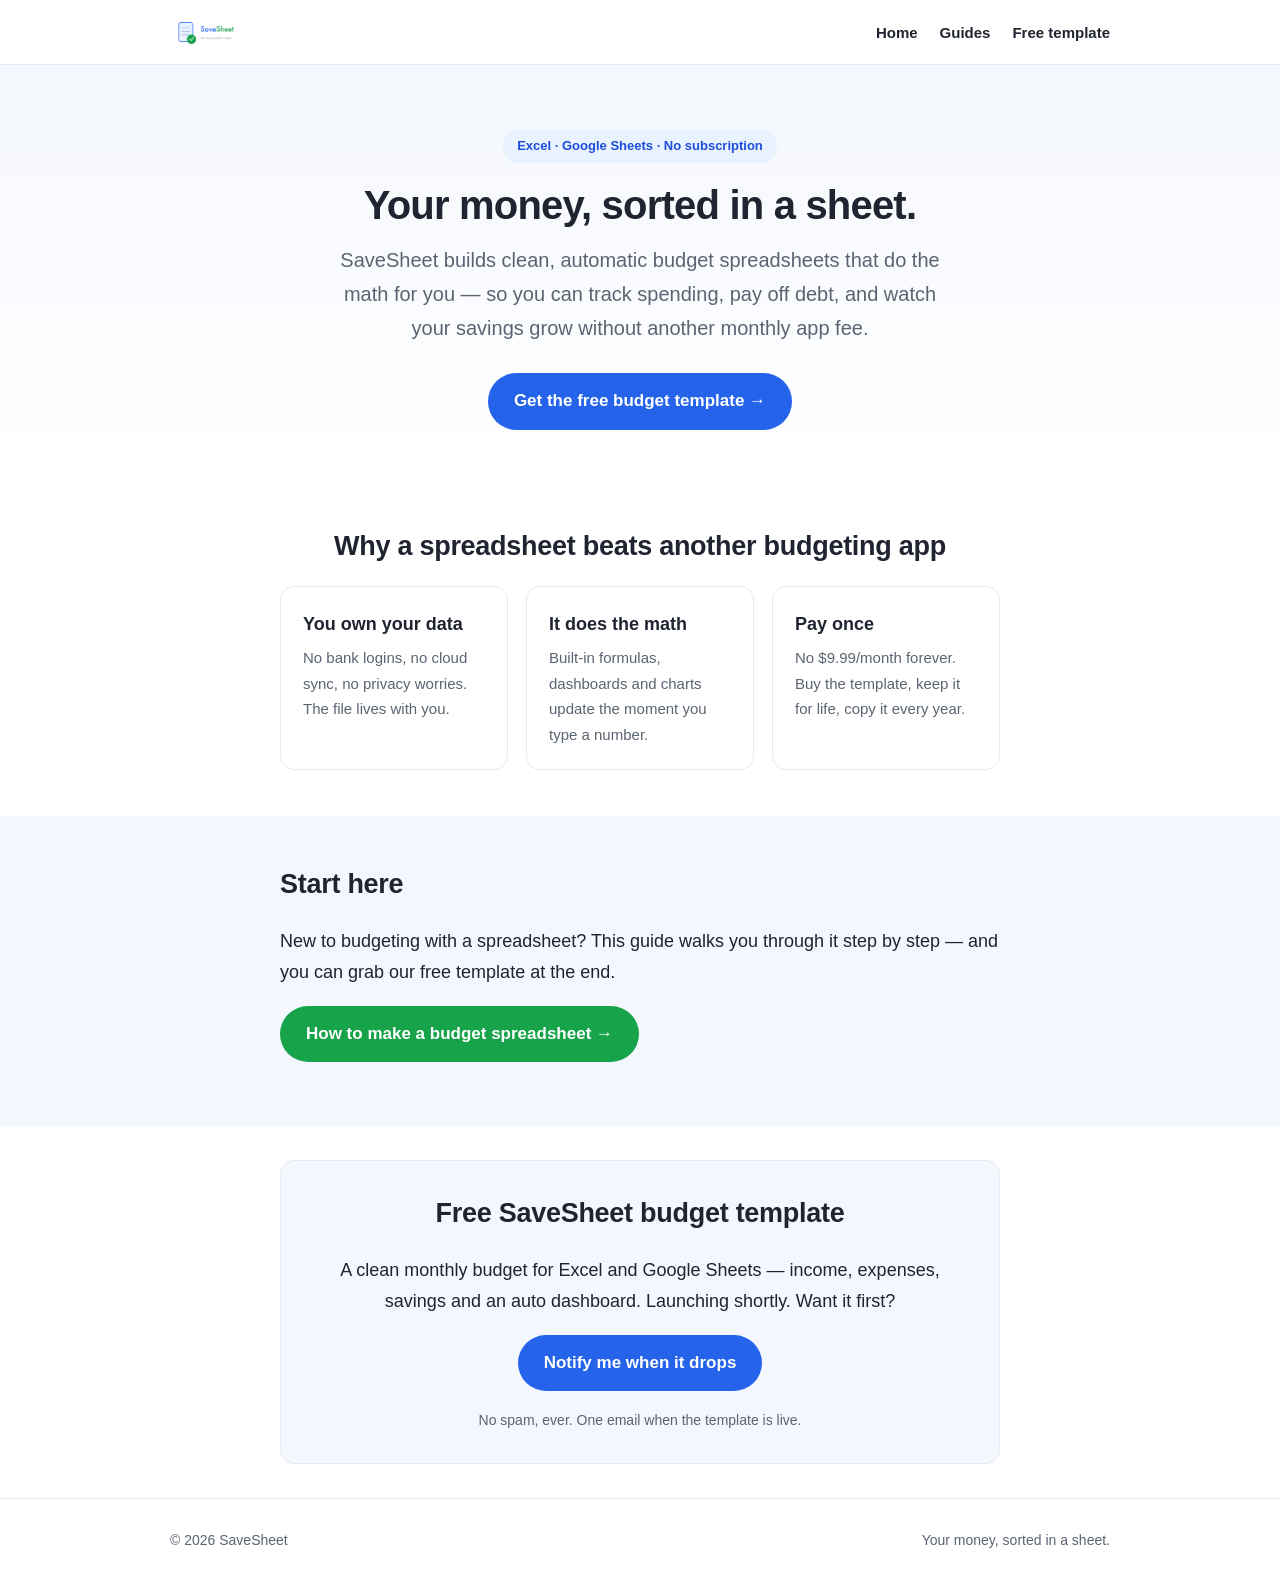
==== index.html @ 670e2591 "Launch SaveSheet site: homepage + first budgeting guide - SEO-ready static site (meta, Open Graph, J" ====
<!doctype html>
<html lang="en">
<head>
<meta charset="utf-8">
<meta name="viewport" content="width=device-width,initial-scale=1">
<title>SaveSheet — Simple Budget Spreadsheets for Excel & Google Sheets</title>
<meta name="description" content="SaveSheet makes clean, automatic budget spreadsheets for Excel and Google Sheets. Track spending, crush debt, and grow savings — no subscription, your data stays yours.">
<link rel="canonical" href="https://underwritely.github.io/SaveSheet.github.io/">
<meta property="og:type" content="website">
<meta property="og:title" content="SaveSheet — Simple Budget Spreadsheets that just work">
<meta property="og:description" content="Clean, automatic budget spreadsheets for Excel & Google Sheets. No subscription. Your money, sorted in a sheet.">
<meta property="og:url" content="https://underwritely.github.io/SaveSheet.github.io/">
<meta name="twitter:card" content="summary_large_image">
<link rel="stylesheet" href="assets/style.css">
<script type="application/ld+json">
{"@context":"https://schema.org","@type":"Organization","name":"SaveSheet",
"url":"https://underwritely.github.io/SaveSheet.github.io/",
"logo":"https://underwritely.github.io/SaveSheet.github.io/assets/savesheet-logo.png",
"description":"Clean, automatic budget spreadsheets for Excel and Google Sheets."}
</script>
</head>
<body>
<header class="site"><div class="wrap">
  <a href="index.html"><img src="assets/savesheet-logo.png" alt="SaveSheet"></a>
  <nav><a href="index.html">Home</a><a href="blog/how-to-make-a-budget-spreadsheet.html">Guides</a><a href="#get">Free template</a></nav>
</div></header>

<div class="hero"><div class="wrap">
  <span class="pill">Excel · Google Sheets · No subscription</span>
  <h1>Your money, sorted in a sheet.</h1>
  <p class="lead">SaveSheet builds clean, automatic budget spreadsheets that do the math for you — so you can track spending, pay off debt, and watch your savings grow without another monthly app fee.</p>
  <a class="btn" href="#get">Get the free budget template →</a>
</div></div>

<section><div class="wrap">
  <h2 class="center">Why a spreadsheet beats another budgeting app</h2>
  <div class="grid">
    <div class="card"><h3>You own your data</h3><p>No bank logins, no cloud sync, no privacy worries. The file lives with you.</p></div>
    <div class="card"><h3>It does the math</h3><p>Built-in formulas, dashboards and charts update the moment you type a number.</p></div>
    <div class="card"><h3>Pay once</h3><p>No $9.99/month forever. Buy the template, keep it for life, copy it every year.</p></div>
  </div>
</div></section>

<section style="background:var(--soft)"><div class="wrap">
  <h2>Start here</h2>
  <p>New to budgeting with a spreadsheet? This guide walks you through it step by step — and you can grab our free template at the end.</p>
  <p><a class="btn green" href="blog/how-to-make-a-budget-spreadsheet.html">How to make a budget spreadsheet →</a></p>
</div></section>

<div class="wrap"><div class="cta" id="get">
  <h2>Free SaveSheet budget template</h2>
  <p>A clean monthly budget for Excel and Google Sheets — income, expenses, savings and an auto dashboard. Launching shortly. Want it first?</p>
  <p><a class="btn" href="#get">Notify me when it drops</a></p>
  <p style="font-size:14px;color:var(--muted);margin-bottom:0">No spam, ever. One email when the template is live.</p>
</div></div>

<footer class="site"><div class="wrap">
  <span>© 2026 SaveSheet</span>
  <span>Your money, sorted in a sheet.</span>
</div></footer>
</body>
</html>
---- assets/style.css ----
:root{
  --blue:#2563EB; --blue-dark:#1D4ED8; --green:#16A34A; --ink:#1F2430;
  --muted:#5B6472; --line:#E6E9F0; --bg:#FFFFFF; --soft:#F4F7FD;
  --radius:14px; --wrap:760px;
}
*{box-sizing:border-box}
html{scroll-behavior:smooth}
body{
  margin:0;color:var(--ink);background:var(--bg);
  font-family:-apple-system,BlinkMacSystemFont,"Segoe UI","Helvetica Neue",Arial,sans-serif;
  line-height:1.7;font-size:18px;-webkit-font-smoothing:antialiased;
}
a{color:var(--blue);text-decoration:none}
a:hover{text-decoration:underline}
.wrap{max-width:var(--wrap);margin:0 auto;padding:0 20px}
header.site{border-bottom:1px solid var(--line);background:#fff;position:sticky;top:0;z-index:10}
header.site .wrap{display:flex;align-items:center;justify-content:space-between;height:64px;max-width:980px}
header.site img{height:30px;display:block}
nav a{color:var(--ink);font-weight:600;font-size:15px;margin-left:22px}
.hero{background:linear-gradient(180deg,var(--soft),#fff);padding:64px 0 48px;text-align:center}
.hero h1{font-size:40px;line-height:1.2;margin:0 0 14px;letter-spacing:-.02em}
.hero p.lead{font-size:20px;color:var(--muted);max-width:620px;margin:0 auto 28px}
.btn{display:inline-block;background:var(--blue);color:#fff;font-weight:700;
  padding:14px 26px;border-radius:999px;font-size:17px}
.btn:hover{background:var(--blue-dark);text-decoration:none}
.btn.green{background:var(--green)}
.pill{display:inline-block;background:#E9F2FF;color:var(--blue-dark);font-weight:700;
  font-size:13px;padding:6px 14px;border-radius:999px;margin-bottom:18px}
section{padding:46px 0}
h2{font-size:27px;letter-spacing:-.01em;margin:0 0 16px}
h3{font-size:20px;margin:28px 0 8px}
.grid{display:grid;grid-template-columns:repeat(3,1fr);gap:18px;margin-top:8px}
.card{border:1px solid var(--line);border-radius:var(--radius);padding:22px;background:#fff}
.card h3{margin:0 0 6px;font-size:18px}
.card p{margin:0;color:var(--muted);font-size:15px}
.center{text-align:center}
table{border-collapse:collapse;width:100%;margin:18px 0;font-size:16px}
th,td{border:1px solid var(--line);padding:10px 12px;text-align:left;vertical-align:top}
th{background:var(--soft)}
.cta{background:var(--soft);border:1px solid var(--line);border-radius:var(--radius);
  padding:30px;text-align:center;margin:34px 0}
.cta h2{margin-top:0}
article.post{padding:40px 0 10px}
article.post h1{font-size:34px;line-height:1.22;letter-spacing:-.02em;margin:0 0 10px}
.meta{color:var(--muted);font-size:15px;margin-bottom:26px}
article.post p,article.post li{font-size:18px}
article.post ul,article.post ol{padding-left:22px}
blockquote{border-left:4px solid var(--green);margin:20px 0;padding:6px 18px;color:var(--muted);background:var(--soft)}
footer.site{border-top:1px solid var(--line);color:var(--muted);font-size:14px;padding:30px 0;margin-top:30px}
footer.site .wrap{max-width:980px;display:flex;justify-content:space-between;flex-wrap:wrap;gap:10px}
@media(max-width:680px){
  .hero h1{font-size:31px}.grid{grid-template-columns:1fr}body{font-size:17px}
  nav a{margin-left:14px;font-size:14px}
}
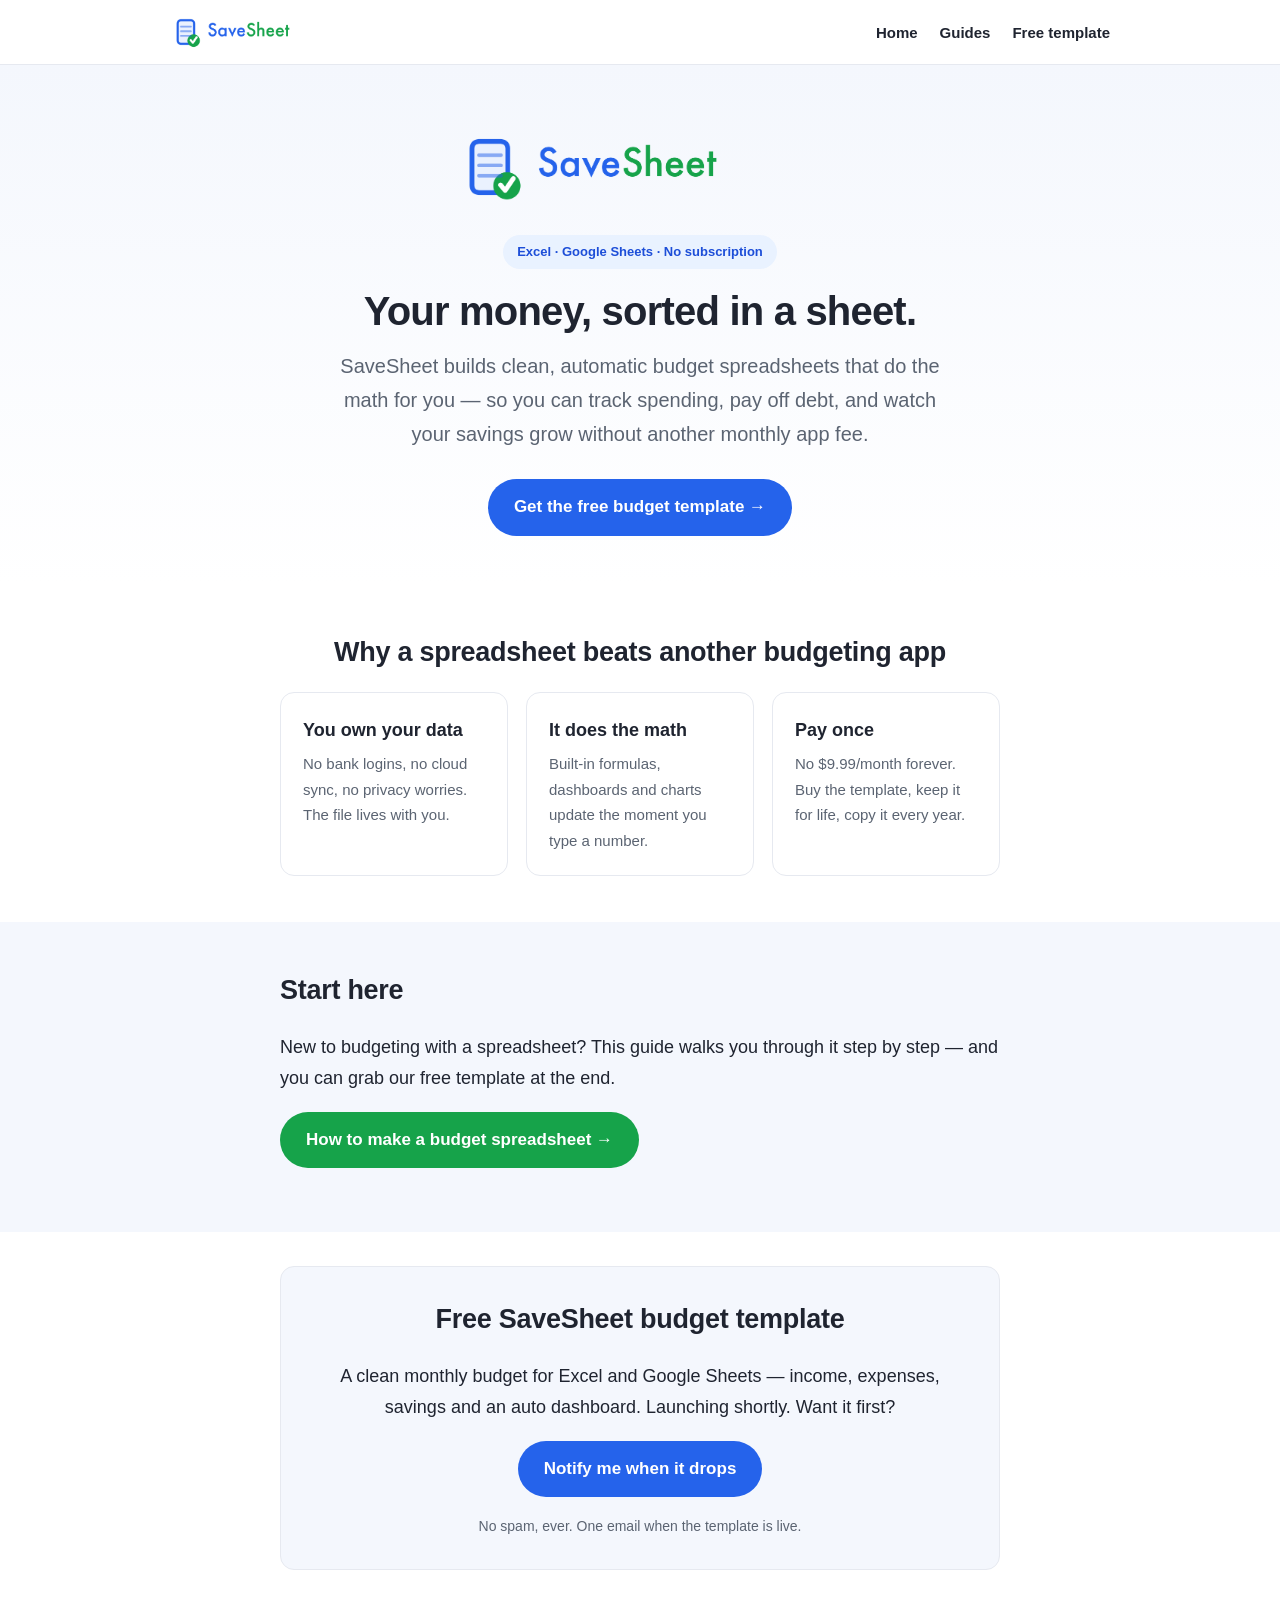
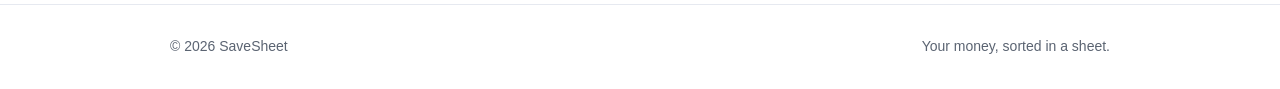
==== commit 9d3187f4: "Enlarge logo: transparent web logo, bigger header + hero lockup Co-Authored-By: Claude Opus 4.8 <nor" ====
--- a/index.html
+++ b/index.html
@@ -5,17 +5,17 @@
 <meta name="viewport" content="width=device-width,initial-scale=1">
 <title>SaveSheet — Simple Budget Spreadsheets for Excel & Google Sheets</title>
 <meta name="description" content="SaveSheet makes clean, automatic budget spreadsheets for Excel and Google Sheets. Track spending, crush debt, and grow savings — no subscription, your data stays yours.">
-<link rel="canonical" href="https://underwritely.github.io/SaveSheet.github.io/">
+<link rel="canonical" href="https://underwritely.github.io/SaveSheet/">
 <meta property="og:type" content="website">
 <meta property="og:title" content="SaveSheet — Simple Budget Spreadsheets that just work">
 <meta property="og:description" content="Clean, automatic budget spreadsheets for Excel & Google Sheets. No subscription. Your money, sorted in a sheet.">
-<meta property="og:url" content="https://underwritely.github.io/SaveSheet.github.io/">
+<meta property="og:url" content="https://underwritely.github.io/SaveSheet/">
 <meta name="twitter:card" content="summary_large_image">
 <link rel="stylesheet" href="assets/style.css">
 <script type="application/ld+json">
 {"@context":"https://schema.org","@type":"Organization","name":"SaveSheet",
-"url":"https://underwritely.github.io/SaveSheet.github.io/",
-"logo":"https://underwritely.github.io/SaveSheet.github.io/assets/savesheet-logo.png",
+"url":"https://underwritely.github.io/SaveSheet/",
+"logo":"https://underwritely.github.io/SaveSheet/assets/savesheet-logo.png",
 "description":"Clean, automatic budget spreadsheets for Excel and Google Sheets."}
 </script>
 </head>
@@ -26,6 +26,7 @@
 </div></header>
 
 <div class="hero"><div class="wrap">
+  <img src="assets/savesheet-logo.png" alt="SaveSheet" class="hero-logo">
   <span class="pill">Excel · Google Sheets · No subscription</span>
   <h1>Your money, sorted in a sheet.</h1>
   <p class="lead">SaveSheet builds clean, automatic budget spreadsheets that do the math for you — so you can track spending, pay off debt, and watch your savings grow without another monthly app fee.</p>
--- a/assets/style.css
+++ b/assets/style.css
@@ -15,9 +15,11 @@
 .wrap{max-width:var(--wrap);margin:0 auto;padding:0 20px}
 header.site{border-bottom:1px solid var(--line);background:#fff;position:sticky;top:0;z-index:10}
 header.site .wrap{display:flex;align-items:center;justify-content:space-between;height:64px;max-width:980px}
-header.site img{height:30px;display:block}
+header.site img{height:42px;display:block}
 nav a{color:var(--ink);font-weight:600;font-size:15px;margin-left:22px}
-.hero{background:linear-gradient(180deg,var(--soft),#fff);padding:64px 0 48px;text-align:center}
+.hero{background:linear-gradient(180deg,var(--soft),#fff);padding:56px 0 48px;text-align:center}
+.hero-logo{height:92px;width:auto;margin:0 auto 22px;display:block}
+@media(max-width:680px){.hero-logo{height:66px}}
 .hero h1{font-size:40px;line-height:1.2;margin:0 0 14px;letter-spacing:-.02em}
 .hero p.lead{font-size:20px;color:var(--muted);max-width:620px;margin:0 auto 28px}
 .btn{display:inline-block;background:var(--blue);color:#fff;font-weight:700;
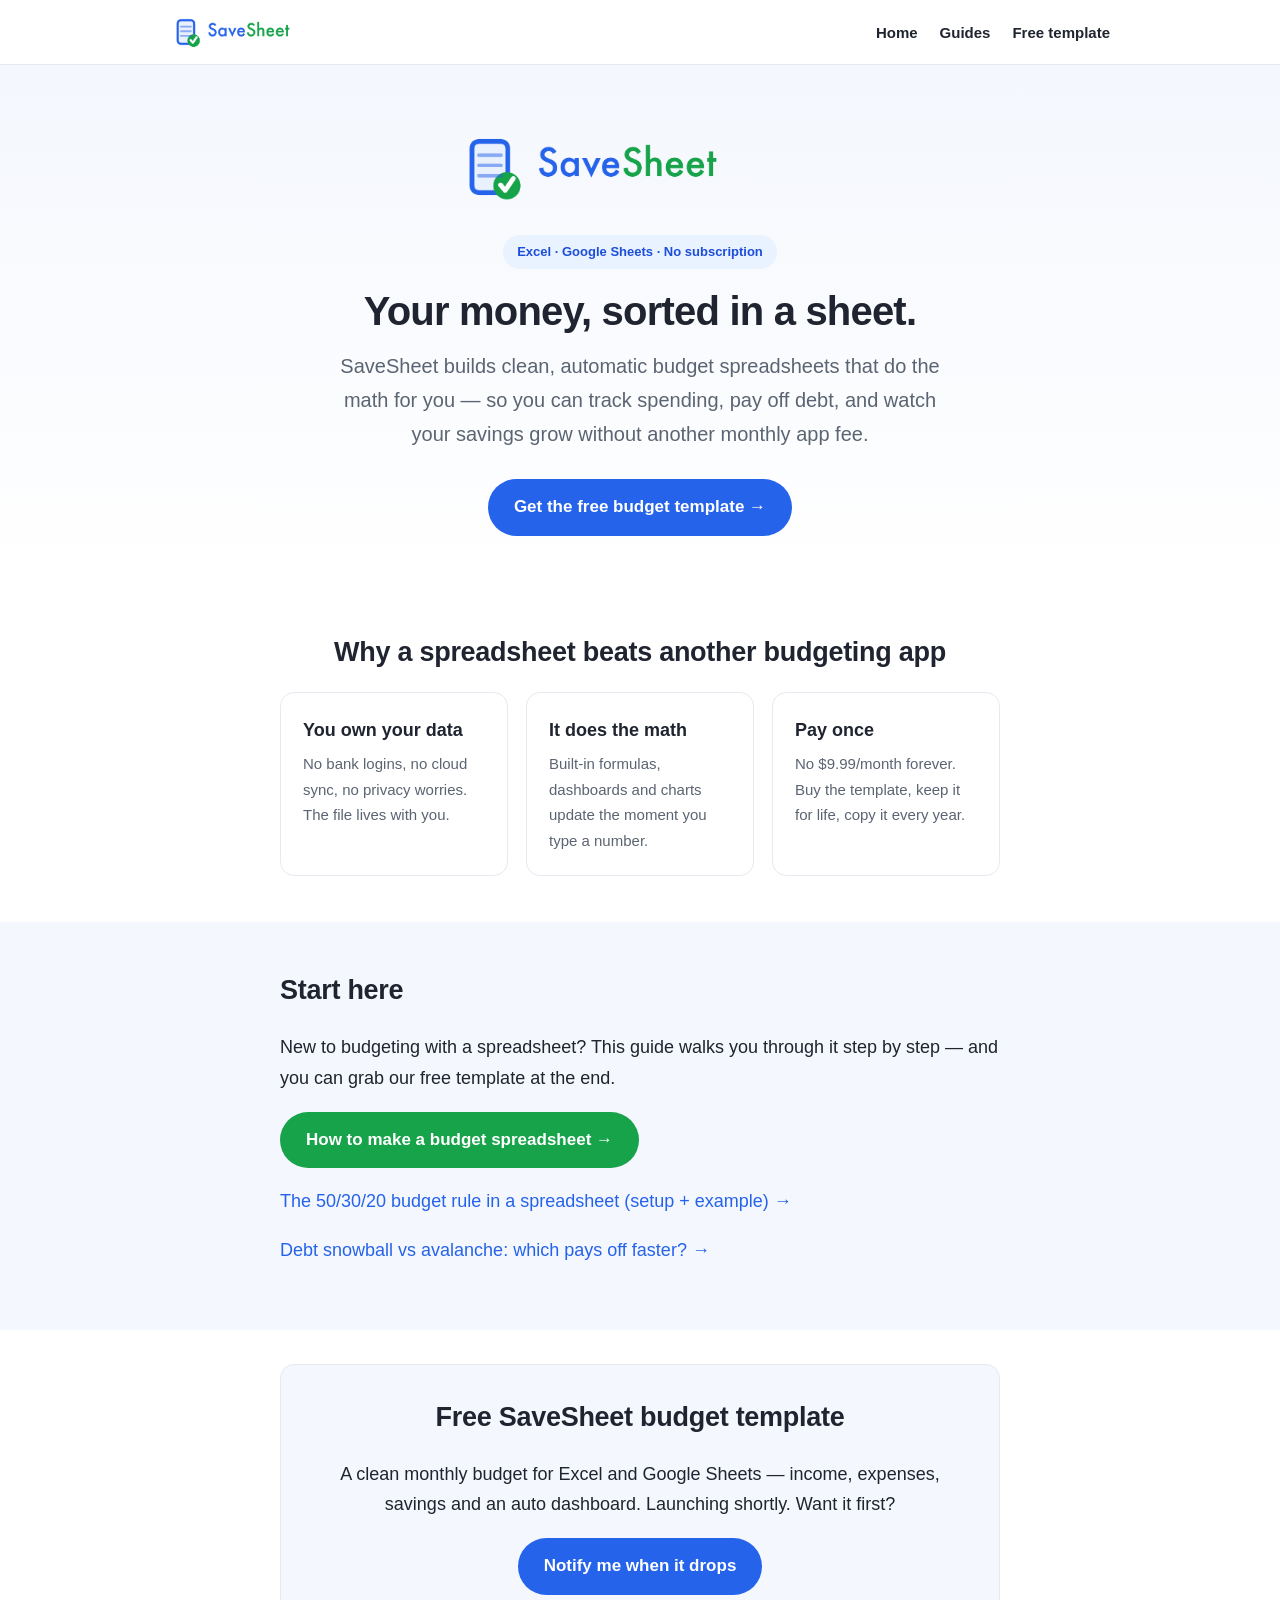
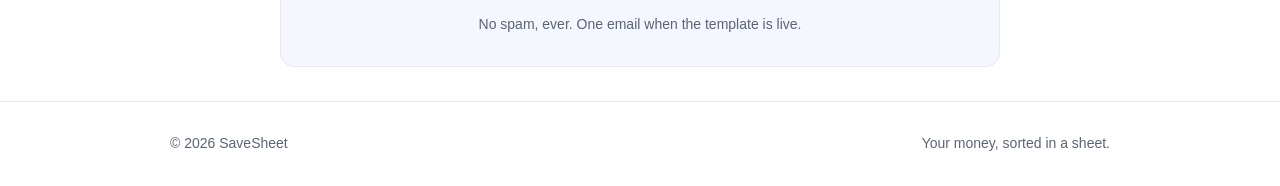
==== commit d44e64d5: "Add 2 SEO guides: 50/30/20 budget rule + debt snowball vs avalanche" ====
--- a/index.html
+++ b/index.html
@@ -46,6 +46,8 @@
   <h2>Start here</h2>
   <p>New to budgeting with a spreadsheet? This guide walks you through it step by step — and you can grab our free template at the end.</p>
   <p><a class="btn green" href="blog/how-to-make-a-budget-spreadsheet.html">How to make a budget spreadsheet →</a></p>
+  <p><a href="blog/50-30-20-budget-spreadsheet.html">The 50/30/20 budget rule in a spreadsheet (setup + example) →</a></p>
+  <p><a href="blog/debt-snowball-vs-avalanche-spreadsheet.html">Debt snowball vs avalanche: which pays off faster? →</a></p>
 </div></section>
 
 <div class="wrap"><div class="cta" id="get">
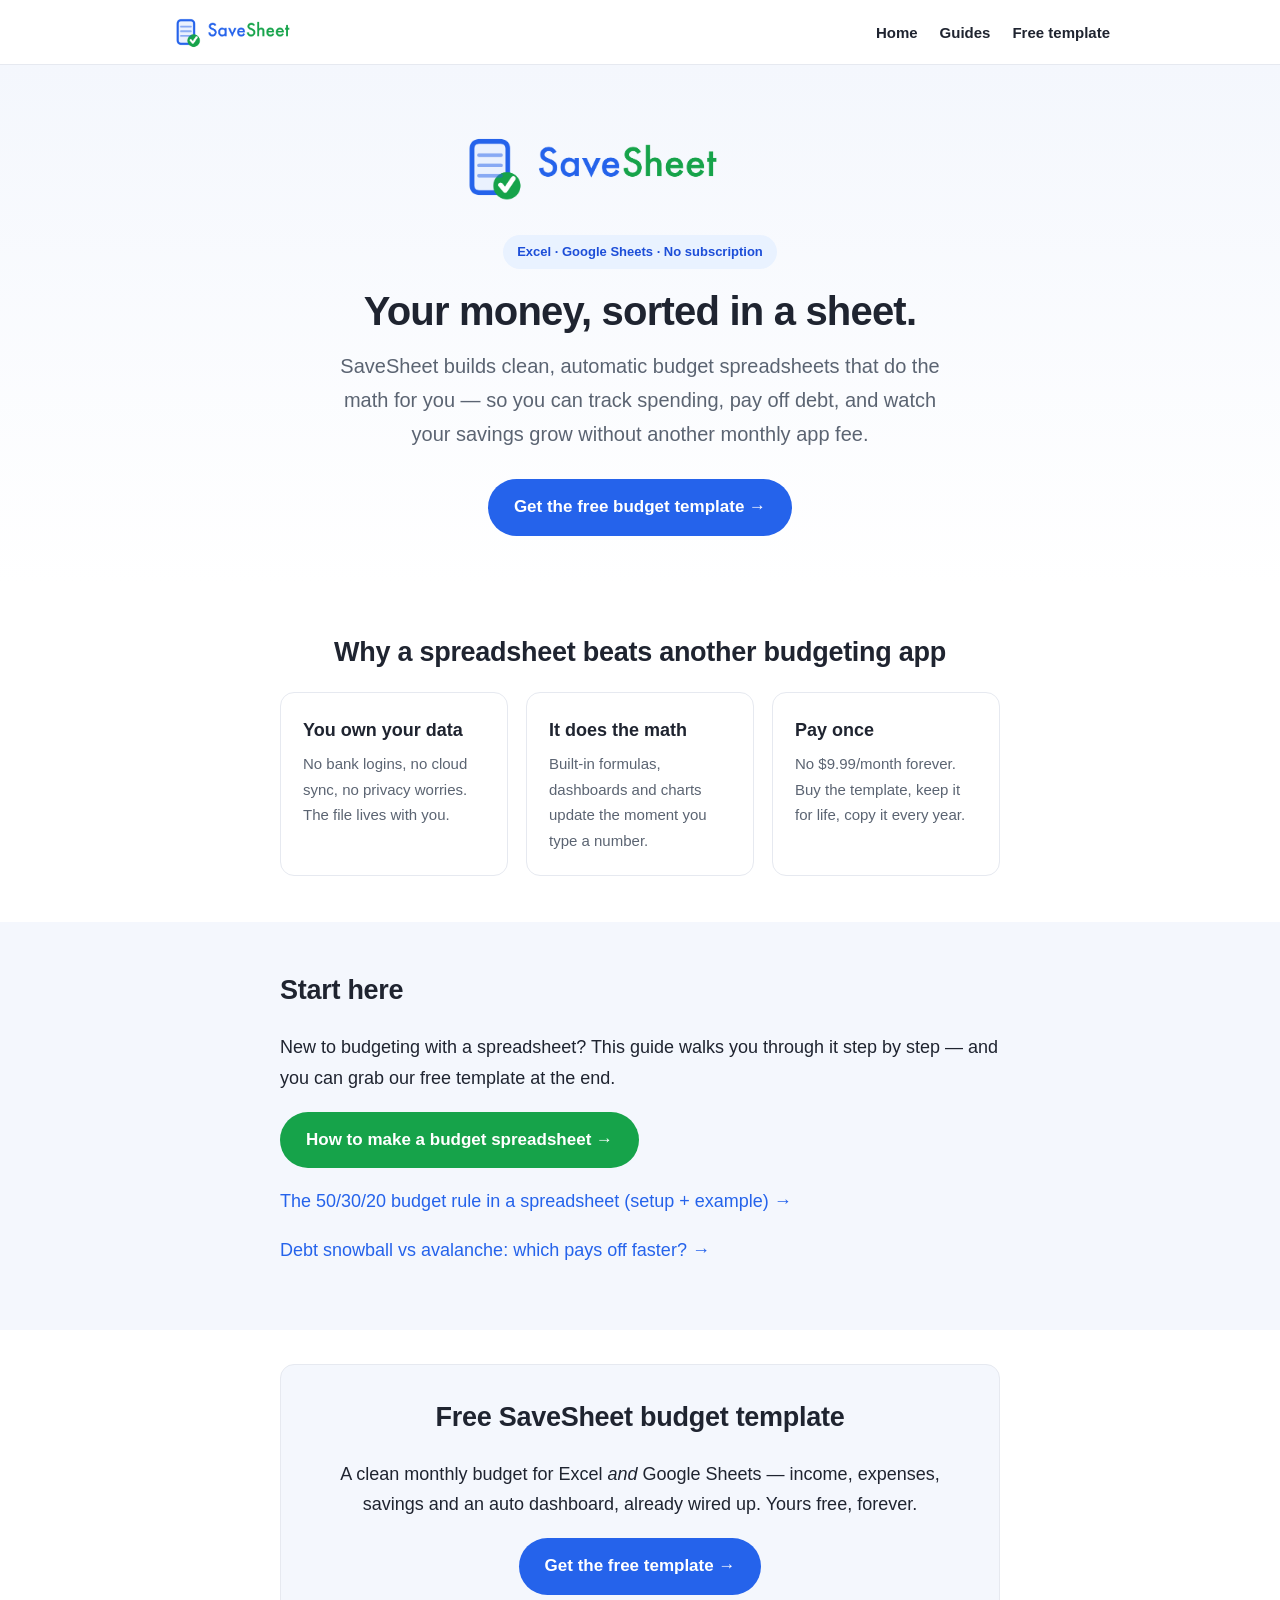
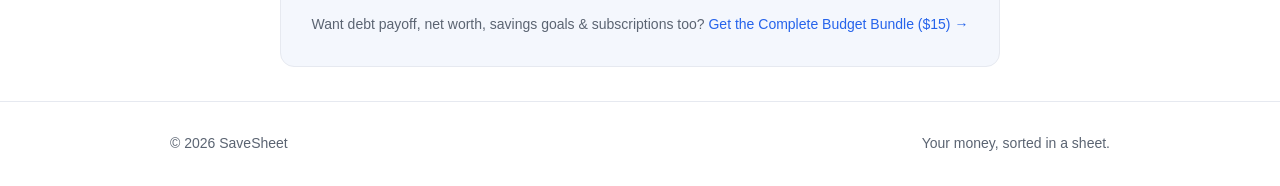
==== commit d722be3b: "Wire live Gumroad product links: free template + bundle CTAs replace launching-shortly" ====
--- a/index.html
+++ b/index.html
@@ -52,9 +52,9 @@
 
 <div class="wrap"><div class="cta" id="get">
   <h2>Free SaveSheet budget template</h2>
-  <p>A clean monthly budget for Excel and Google Sheets — income, expenses, savings and an auto dashboard. Launching shortly. Want it first?</p>
-  <p><a class="btn" href="#get">Notify me when it drops</a></p>
-  <p style="font-size:14px;color:var(--muted);margin-bottom:0">No spam, ever. One email when the template is live.</p>
+  <p>A clean monthly budget for Excel <em>and</em> Google Sheets — income, expenses, savings and an auto dashboard, already wired up. Yours free, forever.</p>
+  <p><a class="btn" href="https://underwritely.gumroad.com/l/SaveSheet_Free">Get the free template →</a></p>
+  <p style="font-size:14px;color:var(--muted);margin-bottom:0">Want debt payoff, net worth, savings goals &amp; subscriptions too? <a href="https://underwritely.gumroad.com/l/SaveSheet">Get the Complete Budget Bundle ($15) →</a></p>
 </div></div>
 
 <footer class="site"><div class="wrap">
